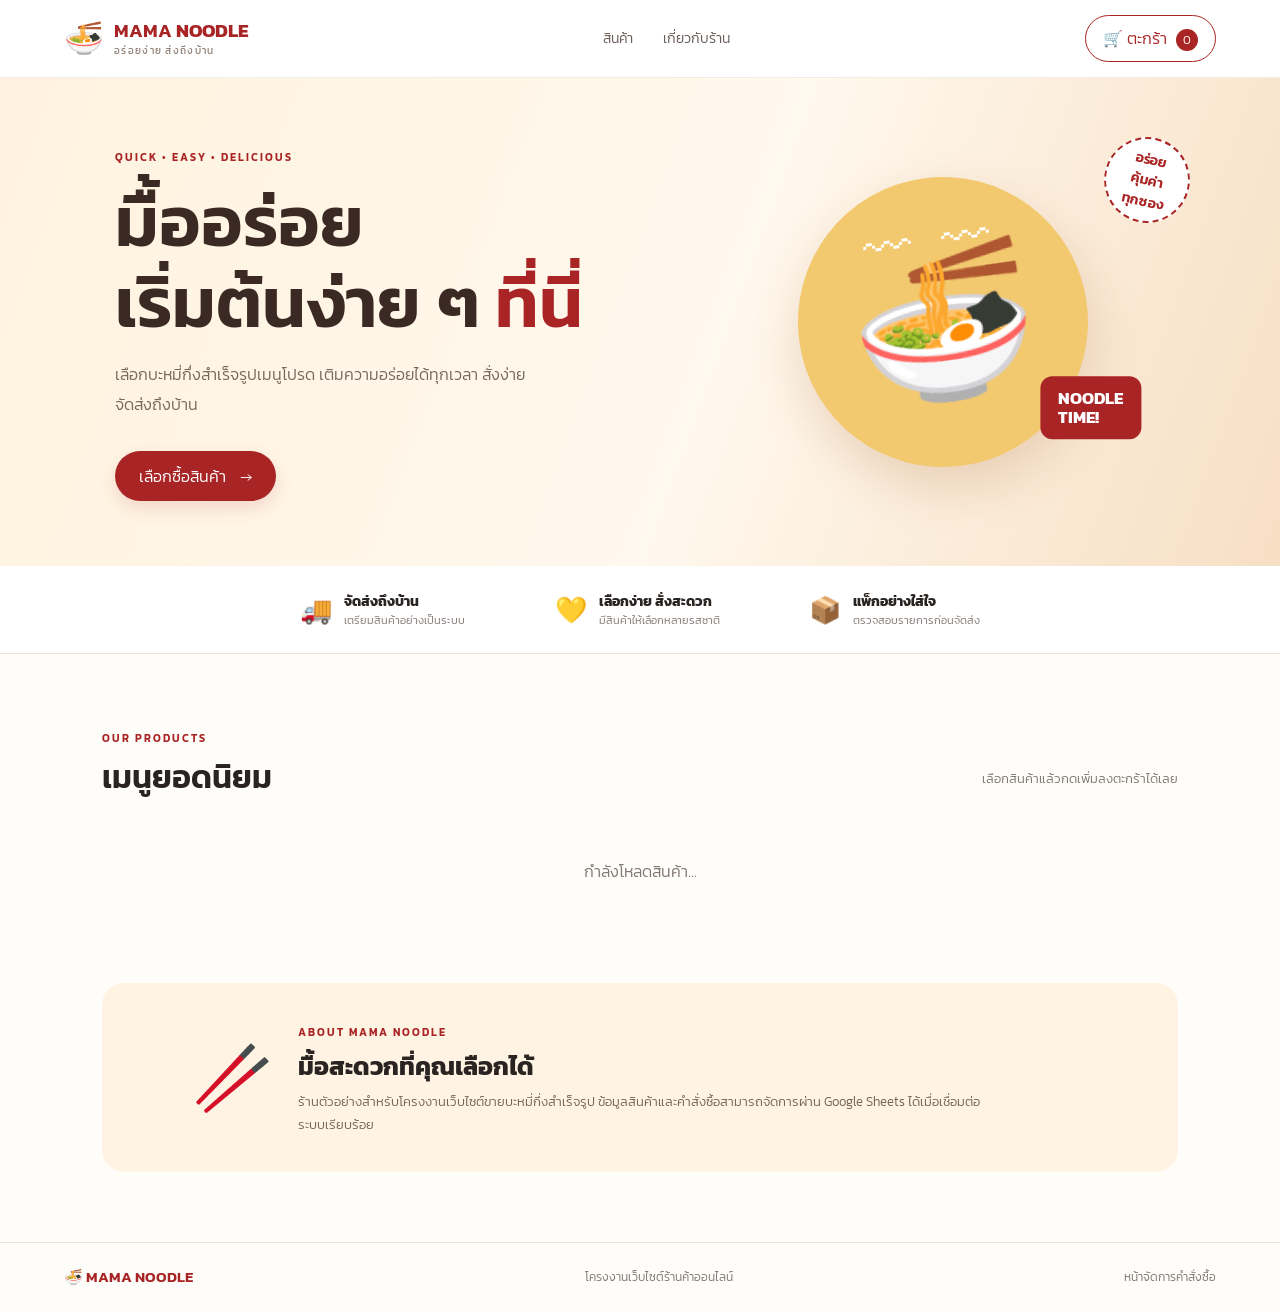
==== index.html @ 783fffe2 "Add files via upload" ====
<!doctype html>
<html lang="th">
<head>
  <meta charset="utf-8">
  <meta name="viewport" content="width=device-width, initial-scale=1">
  <meta name="theme-color" content="#a92525">
  <title>MAMA NOODLE — ร้านบะหมี่กึ่งสำเร็จรูป</title>
  <link rel="stylesheet" href="style.css">
</head>
<body>
  <header class="site-header">
    <a class="brand" href="index.html"><span class="brand-mark">🍜</span><span>MAMA <b>NOODLE</b><small>อร่อยง่าย ส่งถึงบ้าน</small></span></a>
    <nav><a href="#products">สินค้า</a><a href="#about">เกี่ยวกับร้าน</a></nav>
    <button class="cart-button" id="open-cart" type="button">🛒 ตะกร้า <span id="cart-count">0</span></button>
  </header>

  <main>
    <section class="hero">
      <div class="hero-copy">
        <span class="eyebrow">QUICK • EASY • DELICIOUS</span>
        <h1>มื้ออร่อย<br>เริ่มต้นง่าย ๆ <em>ที่นี่</em></h1>
        <p>เลือกบะหมี่กึ่งสำเร็จรูปเมนูโปรด เติมความอร่อยได้ทุกเวลา สั่งง่าย จัดส่งถึงบ้าน</p>
        <a class="primary-link" href="#products">เลือกซื้อสินค้า <span>→</span></a>
      </div>
      <div class="hero-art" aria-label="ภาพประกอบชามบะหมี่">🍜<span class="steam">〰 〰</span><b>NOODLE<br>TIME!</b></div>
      <div class="hero-sticker">อร่อย<br>คุ้มค่า<br>ทุกซอง</div>
    </section>

    <section class="benefits" aria-label="จุดเด่นร้าน">
      <div>🚚 <span><b>จัดส่งถึงบ้าน</b><small>เตรียมสินค้าอย่างเป็นระบบ</small></span></div>
      <div>💛 <span><b>เลือกง่าย สั่งสะดวก</b><small>มีสินค้าให้เลือกหลายรสชาติ</small></span></div>
      <div>📦 <span><b>แพ็กอย่างใส่ใจ</b><small>ตรวจสอบรายการก่อนจัดส่ง</small></span></div>
    </section>

    <section class="section" id="products">
      <div class="section-heading"><div><span class="eyebrow">OUR PRODUCTS</span><h2>เมนูยอดนิยม</h2></div><p>เลือกสินค้าแล้วกดเพิ่มลงตะกร้าได้เลย</p></div>
      <div class="product-grid" id="product-grid">
        <div class="loading">กำลังโหลดสินค้า…</div>
      </div>
    </section>

    <section class="about" id="about">
      <div class="about-icon">🥢</div>
      <div><span class="eyebrow">ABOUT MAMA NOODLE</span><h2>มื้อสะดวกที่คุณเลือกได้</h2><p>ร้านตัวอย่างสำหรับโครงงานเว็บไซต์ขายบะหมี่กึ่งสำเร็จรูป ข้อมูลสินค้าและคำสั่งซื้อสามารถจัดการผ่าน Google Sheets ได้เมื่อเชื่อมต่อระบบเรียบร้อย</p></div>
    </section>
  </main>

  <footer><a class="brand footer-brand" href="#">🍜 MAMA NOODLE</a><span>โครงงานเว็บไซต์ร้านค้าออนไลน์</span><a href="admin.html">หน้าจัดการคำสั่งซื้อ</a></footer>

  <div class="modal-backdrop" id="cart-modal" hidden>
    <section class="modal" role="dialog" aria-modal="true" aria-labelledby="cart-title">
      <button class="close-button" id="close-cart" aria-label="ปิด">×</button>
      <h2 id="cart-title">ตะกร้าสินค้า</h2>
      <div id="cart-items"></div>
      <div class="cart-total"><span>ยอดรวม</span><strong id="cart-total">฿0</strong></div>
      <button class="primary-button full" id="checkout-button" type="button">ดำเนินการสั่งซื้อ</button>
      <p class="small-note">* ราคาตัวอย่างสำหรับโครงงาน สามารถแก้ไขได้ใน Google Sheets</p>
    </section>
  </div>

  <div class="modal-backdrop" id="checkout-modal" hidden>
    <section class="modal" role="dialog" aria-modal="true" aria-labelledby="checkout-title">
      <button class="close-button" id="close-checkout" aria-label="ปิด">×</button>
      <h2 id="checkout-title">ข้อมูลสำหรับจัดส่ง</h2>
      <form id="checkout-form" class="checkout-form">
        <label>ชื่อ-นามสกุล<input name="customer" required maxlength="100" autocomplete="name" placeholder="ชื่อผู้รับพัสดุ"></label>
        <label>เบอร์โทรศัพท์<input name="phone" required inputmode="tel" pattern="[0-9+() -]{9,20}" placeholder="เช่น 0812345678"></label>
        <label>ที่อยู่จัดส่ง<textarea name="address" required rows="3" maxlength="500" placeholder="บ้านเลขที่ ถนน ตำบล/แขวง อำเภอ/เขต จังหวัด รหัสไปรษณีย์"></textarea></label>
        <label>หมายเหตุ (ถ้ามี)<textarea name="note" rows="2" maxlength="300" placeholder="รายละเอียดเพิ่มเติม"></textarea></label>
        <div class="cart-total"><span>ยอดที่ต้องชำระ</span><strong id="checkout-total">฿0</strong></div>
        <button class="primary-button full" type="submit">ยืนยันคำสั่งซื้อ</button>
      </form>
    </section>
  </div>
  <div class="toast" id="toast" role="status" aria-live="polite"></div>
  <script src="config.js"></script>
  <script src="app.js"></script>
</body>
</html>
---- style.css ----
@import url('https://fonts.googleapis.com/css2?family=Kanit:wght@300;400;500;600;700&family=Prompt:wght@300;400;500;600;700&display=swap');
:root{--red:#a92525;--red-dark:#7e191d;--cream:#fff8ed;--ink:#292321;--muted:#817773;--line:#eee2d5;--yellow:#f6c85f}
*{box-sizing:border-box}html{scroll-behavior:smooth}body{margin:0;background:#fffdf9;color:var(--ink);font-family:'Kanit','Prompt',sans-serif;font-weight:300}button,input,textarea{font:inherit}button,a{ -webkit-tap-highlight-color:transparent}a{color:inherit;text-decoration:none}.site-header{height:78px;padding:0 max(5vw,24px);display:flex;align-items:center;justify-content:space-between;background:#fff;position:sticky;top:0;z-index:5;border-bottom:1px solid #f3ece4}.brand{display:flex;align-items:center;gap:10px;font-size:19px;font-weight:600;line-height:1.05;color:var(--red)}.brand-mark{font-size:32px}.brand small{display:block;font-size:10px;letter-spacing:1.3px;color:#8c7b70;font-weight:400;margin-top:5px}.site-header nav{display:flex;gap:30px;color:#675b55;font-size:14px}.site-header nav a:hover,footer a:hover{color:var(--red)}.cart-button,.outline-button{border:1px solid var(--red);background:#fff;color:var(--red);border-radius:30px;padding:10px 17px;cursor:pointer}.cart-button span{display:inline-grid;place-items:center;background:var(--red);color:white;border-radius:50%;width:22px;height:22px;margin-left:5px;font-size:12px}.hero{min-height:480px;background:linear-gradient(110deg,#fff3df 0%,#fff8ed 56%,#f7dfc4 100%);padding:65px max(9vw,28px);display:flex;align-items:center;position:relative;overflow:hidden}.hero-copy{max-width:520px;position:relative;z-index:1}.eyebrow{font-size:11px;letter-spacing:2px;color:var(--red);font-weight:600}.hero h1{font-size:clamp(42px,6vw,70px);line-height:1.15;margin:15px 0;color:#3b2924;font-weight:600}.hero h1 em{color:var(--red);font-style:normal}.hero p{max-width:430px;color:#78675f;line-height:1.9}.primary-link,.primary-button{display:inline-flex;align-items:center;justify-content:center;gap:14px;background:var(--red);color:white;border:0;border-radius:30px;padding:13px 24px;margin-top:15px;cursor:pointer;box-shadow:0 7px 18px #a9252526}.primary-link:hover,.primary-button:hover{background:var(--red-dark)}.hero-art{position:absolute;right:15%;top:50%;transform:translateY(-50%) rotate(-8deg);width:290px;height:290px;border-radius:50%;background:#f3c96f;display:grid;place-items:center;font-size:150px;box-shadow:0 20px 50px #9e582533}.hero-art b{position:absolute;right:-40px;bottom:8px;background:var(--red);color:white;padding:13px 18px;border-radius:12px;font-size:17px;line-height:1.1;transform:rotate(8deg)}.steam{position:absolute;top:28px;color:white;font-size:48px;letter-spacing:10px}.hero-sticker{position:absolute;right:7%;top:12%;background:#fff;border:2px dashed var(--red);border-radius:50%;width:86px;height:86px;display:grid;place-content:center;text-align:center;color:var(--red);font-weight:600;transform:rotate(12deg);font-size:14px}.benefits{display:flex;justify-content:center;gap:7vw;padding:24px 20px;border-bottom:1px solid var(--line);background:white}.benefits>div{display:flex;align-items:center;gap:12px;font-size:26px}.benefits span{display:flex;flex-direction:column}.benefits b{font-size:14px}.benefits small{font-size:11px;color:var(--muted)}.section{padding:70px max(8vw,24px)}.section-heading{display:flex;align-items:end;justify-content:space-between;gap:20px;margin-bottom:28px}.section-heading h2,.section-heading h1{font-size:32px;margin:5px 0 0;font-weight:600}.section-heading p{color:var(--muted);font-size:13px}.product-grid{display:grid;grid-template-columns:repeat(3,minmax(0,1fr));gap:22px}.product-card{background:white;border:1px solid var(--line);border-radius:18px;overflow:hidden;transition:.2s;box-shadow:0 8px 25px #5b35200a}.product-card:hover{transform:translateY(-4px);box-shadow:0 14px 30px #5b352018}.product-visual{height:205px;background:linear-gradient(135deg,#fff2dc,#f8dcae);display:grid;place-items:center;position:relative}.product-visual img{width:100%;height:100%;object-fit:contain;padding:20px}.product-emoji{font-size:105px;filter:drop-shadow(0 12px 8px #7c3b2522)}.product-info{padding:18px}.sku{font-size:10px;color:var(--red);letter-spacing:1px}.product-info h3{margin:5px 0;font-size:19px;font-weight:500}.product-info p{margin:0 0 15px;color:var(--muted);font-size:12px;min-height:42px}.product-bottom{display:flex;align-items:center;justify-content:space-between}.price{font-size:20px;font-weight:600;color:var(--red)}.add-button{border:0;border-radius:22px;background:#fff0e8;color:var(--red);padding:9px 14px;cursor:pointer}.add-button:hover{background:var(--red);color:#fff}.about{margin:0 max(8vw,24px) 70px;background:#fff3e3;border-radius:22px;padding:35px 7%;display:flex;align-items:center;gap:25px}.about-icon{font-size:65px}.about h2{margin:5px 0;font-size:25px}.about p{margin:0;color:#75645b;line-height:1.8;font-size:13px;max-width:700px}footer{padding:25px max(5vw,24px);display:flex;align-items:center;justify-content:space-between;border-top:1px solid var(--line);font-size:12px;color:var(--muted)}.footer-brand{font-size:15px}.modal-backdrop{position:fixed;inset:0;background:#24171380;z-index:10;display:grid;place-items:center;padding:18px}.modal{width:min(520px,100%);max-height:90vh;overflow:auto;background:white;border-radius:20px;padding:28px;position:relative;box-shadow:0 25px 80px #0003}.modal h2{margin:0 0 20px;font-size:25px}.close-button{position:absolute;right:18px;top:12px;border:0;background:none;font-size:30px;color:#8a7770;cursor:pointer}.cart-row{display:grid;grid-template-columns:1fr auto auto;gap:12px;align-items:center;padding:13px 0;border-bottom:1px solid var(--line);font-size:14px}.qty-controls{display:flex;align-items:center;gap:8px}.qty-controls button{width:25px;height:25px;border:1px solid var(--line);border-radius:50%;background:white;cursor:pointer}.remove-button{border:0;background:none;color:#b44;font-size:12px;cursor:pointer}.cart-total{display:flex;justify-content:space-between;border-top:1px solid var(--line);padding:17px 0;margin-top:12px}.cart-total strong{color:var(--red);font-size:21px}.primary-button{font-weight:500}.full{width:100%;margin:0}.small-note{font-size:11px;color:var(--muted);text-align:center}.checkout-form{display:grid;gap:13px}.checkout-form label{display:grid;gap:5px;font-size:13px;color:#594b45}.checkout-form input,.checkout-form textarea{width:100%;border:1px solid #e6d9ce;border-radius:9px;padding:11px 12px;outline:none;background:#fffdfa}.checkout-form input:focus,.checkout-form textarea:focus{border-color:var(--red)}.toast{position:fixed;bottom:22px;left:50%;transform:translate(-50%,20px);background:#2d2926;color:white;padding:12px 20px;border-radius:30px;opacity:0;pointer-events:none;transition:.25s;z-index:20;font-size:13px;max-width:90%;text-align:center}.toast.show{opacity:1;transform:translate(-50%,0)}[hidden]{display:none!important}.loading{padding:30px;text-align:center;color:var(--muted);grid-column:1/-1}.admin-main{max-width:1100px;margin:50px auto;padding:0 24px;min-height:65vh}.notice{background:#fff4df;border-left:4px solid #e7ae45;padding:13px 16px;font-size:13px;color:#725b38;margin:20px 0 28px}.orders-list{display:grid;gap:16px}.order-card{background:white;border:1px solid var(--line);border-radius:15px;padding:20px}.order-top{display:flex;justify-content:space-between;gap:15px;flex-wrap:wrap;border-bottom:1px solid var(--line);padding-bottom:12px}.order-top h3{margin:0;font-size:17px}.order-meta,.order-address{font-size:13px;color:#6f625c;line-height:1.8}.order-items{font-size:13px;line-height:1.9;margin:12px 0}.order-actions{display:flex;gap:10px;flex-wrap:wrap;margin-top:12px}.status-select{border:1px solid var(--line);border-radius:20px;padding:8px 12px}.outline-button{font-size:13px}.empty-state{text-align:center;padding:50px 20px;background:#fff8ed;border-radius:15px;color:#7d6b60}.empty-state b{display:block;font-size:20px;color:var(--ink);margin-bottom:8px}
@media(max-width:760px){.site-header{height:68px;padding:0 16px}.site-header nav{display:none}.brand{font-size:16px}.hero{min-height:570px;padding:45px 25px;align-items:flex-start}.hero-art{width:210px;height:210px;font-size:110px;right:12%;top:auto;bottom:35px;transform:none}.hero-art b{right:-25px}.hero-sticker{right:5%;top:48%}.benefits{gap:15px;flex-wrap:wrap;justify-content:flex-start;padding:20px}.benefits>div{width:45%}.benefits small{font-size:10px}.section{padding:48px 20px}.section-heading{align-items:flex-start;flex-direction:column;gap:4px}.product-grid{grid-template-columns:repeat(2,minmax(0,1fr));gap:12px}.product-visual{height:145px}.product-emoji{font-size:75px}.product-info{padding:12px}.product-info h3{font-size:15px}.product-info p{font-size:11px}.price{font-size:17px}.add-button{font-size:11px;padding:8px}.about{margin:0 20px 45px;padding:25px;align-items:flex-start}.about-icon{font-size:42px}footer{gap:12px;flex-wrap:wrap}.admin-main{margin:30px auto}.section-heading h1{font-size:25px}}
@media print{.site-header,footer,.notice,.order-actions,.section-heading button{display:none!important}.admin-main{margin:0;padding:0}.order-card{break-inside:avoid;border:1px solid #aaa;margin-bottom:15px}.order-card:not(.print-target){display:none!important}.print-target{display:block!important}}
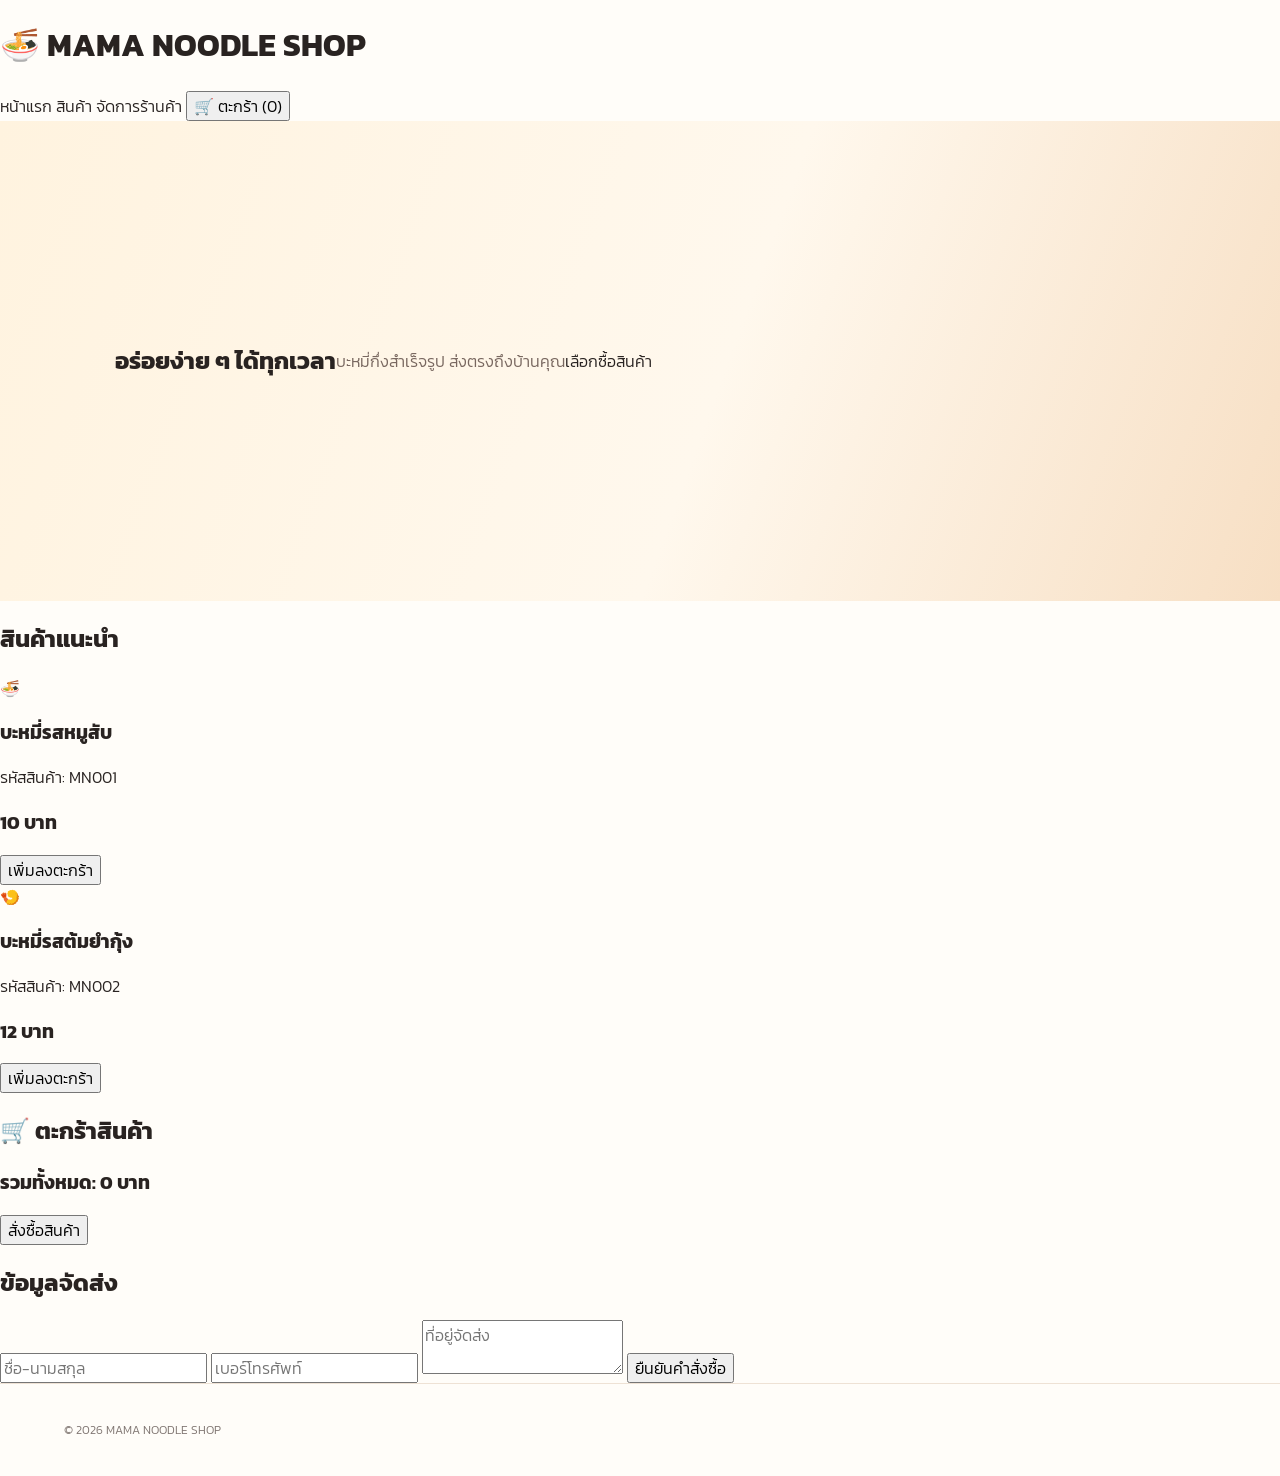
==== commit f6f69ef5: "Update index.html" ====
--- a/index.html
+++ b/index.html
@@ -1,79 +1,57 @@
-<!doctype html>
+
+<!DOCTYPE html>
 <html lang="th">
 <head>
-  <meta charset="utf-8">
-  <meta name="viewport" content="width=device-width, initial-scale=1">
-  <meta name="theme-color" content="#a92525">
-  <title>MAMA NOODLE — ร้านบะหมี่กึ่งสำเร็จรูป</title>
+  <meta charset="UTF-8">
+  <meta name="viewport" content="width=device-width, initial-scale=1.0">
+  <title>MAMA NOODLE SHOP</title>
   <link rel="stylesheet" href="style.css">
 </head>
 <body>
-  <header class="site-header">
-    <a class="brand" href="index.html"><span class="brand-mark">🍜</span><span>MAMA <b>NOODLE</b><small>อร่อยง่าย ส่งถึงบ้าน</small></span></a>
-    <nav><a href="#products">สินค้า</a><a href="#about">เกี่ยวกับร้าน</a></nav>
-    <button class="cart-button" id="open-cart" type="button">🛒 ตะกร้า <span id="cart-count">0</span></button>
-  </header>
 
-  <main>
-    <section class="hero">
-      <div class="hero-copy">
-        <span class="eyebrow">QUICK • EASY • DELICIOUS</span>
-        <h1>มื้ออร่อย<br>เริ่มต้นง่าย ๆ <em>ที่นี่</em></h1>
-        <p>เลือกบะหมี่กึ่งสำเร็จรูปเมนูโปรด เติมความอร่อยได้ทุกเวลา สั่งง่าย จัดส่งถึงบ้าน</p>
-        <a class="primary-link" href="#products">เลือกซื้อสินค้า <span>→</span></a>
-      </div>
-      <div class="hero-art" aria-label="ภาพประกอบชามบะหมี่">🍜<span class="steam">〰 〰</span><b>NOODLE<br>TIME!</b></div>
-      <div class="hero-sticker">อร่อย<br>คุ้มค่า<br>ทุกซอง</div>
-    </section>
+<header>
+  <h1>🍜 MAMA NOODLE SHOP</h1>
+  <nav>
+    <a href="#home">หน้าแรก</a>
+    <a href="#products">สินค้า</a>
+    <a href="admin.html">จัดการร้านค้า</a>
+    <button onclick="showCart()">🛒 ตะกร้า (<span id="count">0</span>)</button>
+  </nav>
+</header>
 
-    <section class="benefits" aria-label="จุดเด่นร้าน">
-      <div>🚚 <span><b>จัดส่งถึงบ้าน</b><small>เตรียมสินค้าอย่างเป็นระบบ</small></span></div>
-      <div>💛 <span><b>เลือกง่าย สั่งสะดวก</b><small>มีสินค้าให้เลือกหลายรสชาติ</small></span></div>
-      <div>📦 <span><b>แพ็กอย่างใส่ใจ</b><small>ตรวจสอบรายการก่อนจัดส่ง</small></span></div>
-    </section>
+<section class="hero" id="home">
+  <h2>อร่อยง่าย ๆ ได้ทุกเวลา</h2>
+  <p>บะหมี่กึ่งสำเร็จรูป ส่งตรงถึงบ้านคุณ</p>
+  <a href="#products" class="btn">เลือกซื้อสินค้า</a>
+</section>
 
-    <section class="section" id="products">
-      <div class="section-heading"><div><span class="eyebrow">OUR PRODUCTS</span><h2>เมนูยอดนิยม</h2></div><p>เลือกสินค้าแล้วกดเพิ่มลงตะกร้าได้เลย</p></div>
-      <div class="product-grid" id="product-grid">
-        <div class="loading">กำลังโหลดสินค้า…</div>
-      </div>
-    </section>
+<section id="products">
+  <h2>สินค้าแนะนำ</h2>
+  <div class="products" id="productList"></div>
+</section>
 
-    <section class="about" id="about">
-      <div class="about-icon">🥢</div>
-      <div><span class="eyebrow">ABOUT MAMA NOODLE</span><h2>มื้อสะดวกที่คุณเลือกได้</h2><p>ร้านตัวอย่างสำหรับโครงงานเว็บไซต์ขายบะหมี่กึ่งสำเร็จรูป ข้อมูลสินค้าและคำสั่งซื้อสามารถจัดการผ่าน Google Sheets ได้เมื่อเชื่อมต่อระบบเรียบร้อย</p></div>
-    </section>
-  </main>
+<section id="cart">
+  <h2>🛒 ตะกร้าสินค้า</h2>
+  <div id="cartItems">ยังไม่มีสินค้า</div>
+  <h3>รวมทั้งหมด: <span id="total">0</span> บาท</h3>
+  <button onclick="checkout()">สั่งซื้อสินค้า</button>
+</section>
 
-  <footer><a class="brand footer-brand" href="#">🍜 MAMA NOODLE</a><span>โครงงานเว็บไซต์ร้านค้าออนไลน์</span><a href="admin.html">หน้าจัดการคำสั่งซื้อ</a></footer>
+<section id="checkout">
+  <h2>ข้อมูลจัดส่ง</h2>
+  <form id="orderForm">
+    <input id="customer" placeholder="ชื่อ-นามสกุล" required>
+    <input id="phone" type="tel" placeholder="เบอร์โทรศัพท์" required>
+    <textarea id="address" placeholder="ที่อยู่จัดส่ง" required></textarea>
+    <button type="submit">ยืนยันคำสั่งซื้อ</button>
+  </form>
+</section>
 
-  <div class="modal-backdrop" id="cart-modal" hidden>
-    <section class="modal" role="dialog" aria-modal="true" aria-labelledby="cart-title">
-      <button class="close-button" id="close-cart" aria-label="ปิด">×</button>
-      <h2 id="cart-title">ตะกร้าสินค้า</h2>
-      <div id="cart-items"></div>
-      <div class="cart-total"><span>ยอดรวม</span><strong id="cart-total">฿0</strong></div>
-      <button class="primary-button full" id="checkout-button" type="button">ดำเนินการสั่งซื้อ</button>
-      <p class="small-note">* ราคาตัวอย่างสำหรับโครงงาน สามารถแก้ไขได้ใน Google Sheets</p>
-    </section>
-  </div>
+<footer>
+  <p>© 2026 MAMA NOODLE SHOP</p>
+</footer>
 
-  <div class="modal-backdrop" id="checkout-modal" hidden>
-    <section class="modal" role="dialog" aria-modal="true" aria-labelledby="checkout-title">
-      <button class="close-button" id="close-checkout" aria-label="ปิด">×</button>
-      <h2 id="checkout-title">ข้อมูลสำหรับจัดส่ง</h2>
-      <form id="checkout-form" class="checkout-form">
-        <label>ชื่อ-นามสกุล<input name="customer" required maxlength="100" autocomplete="name" placeholder="ชื่อผู้รับพัสดุ"></label>
-        <label>เบอร์โทรศัพท์<input name="phone" required inputmode="tel" pattern="[0-9+() -]{9,20}" placeholder="เช่น 0812345678"></label>
-        <label>ที่อยู่จัดส่ง<textarea name="address" required rows="3" maxlength="500" placeholder="บ้านเลขที่ ถนน ตำบล/แขวง อำเภอ/เขต จังหวัด รหัสไปรษณีย์"></textarea></label>
-        <label>หมายเหตุ (ถ้ามี)<textarea name="note" rows="2" maxlength="300" placeholder="รายละเอียดเพิ่มเติม"></textarea></label>
-        <div class="cart-total"><span>ยอดที่ต้องชำระ</span><strong id="checkout-total">฿0</strong></div>
-        <button class="primary-button full" type="submit">ยืนยันคำสั่งซื้อ</button>
-      </form>
-    </section>
-  </div>
-  <div class="toast" id="toast" role="status" aria-live="polite"></div>
-  <script src="config.js"></script>
-  <script src="app.js"></script>
+<script src="config.js"></script>
+<script src="app.js"></script>
 </body>
 </html>
